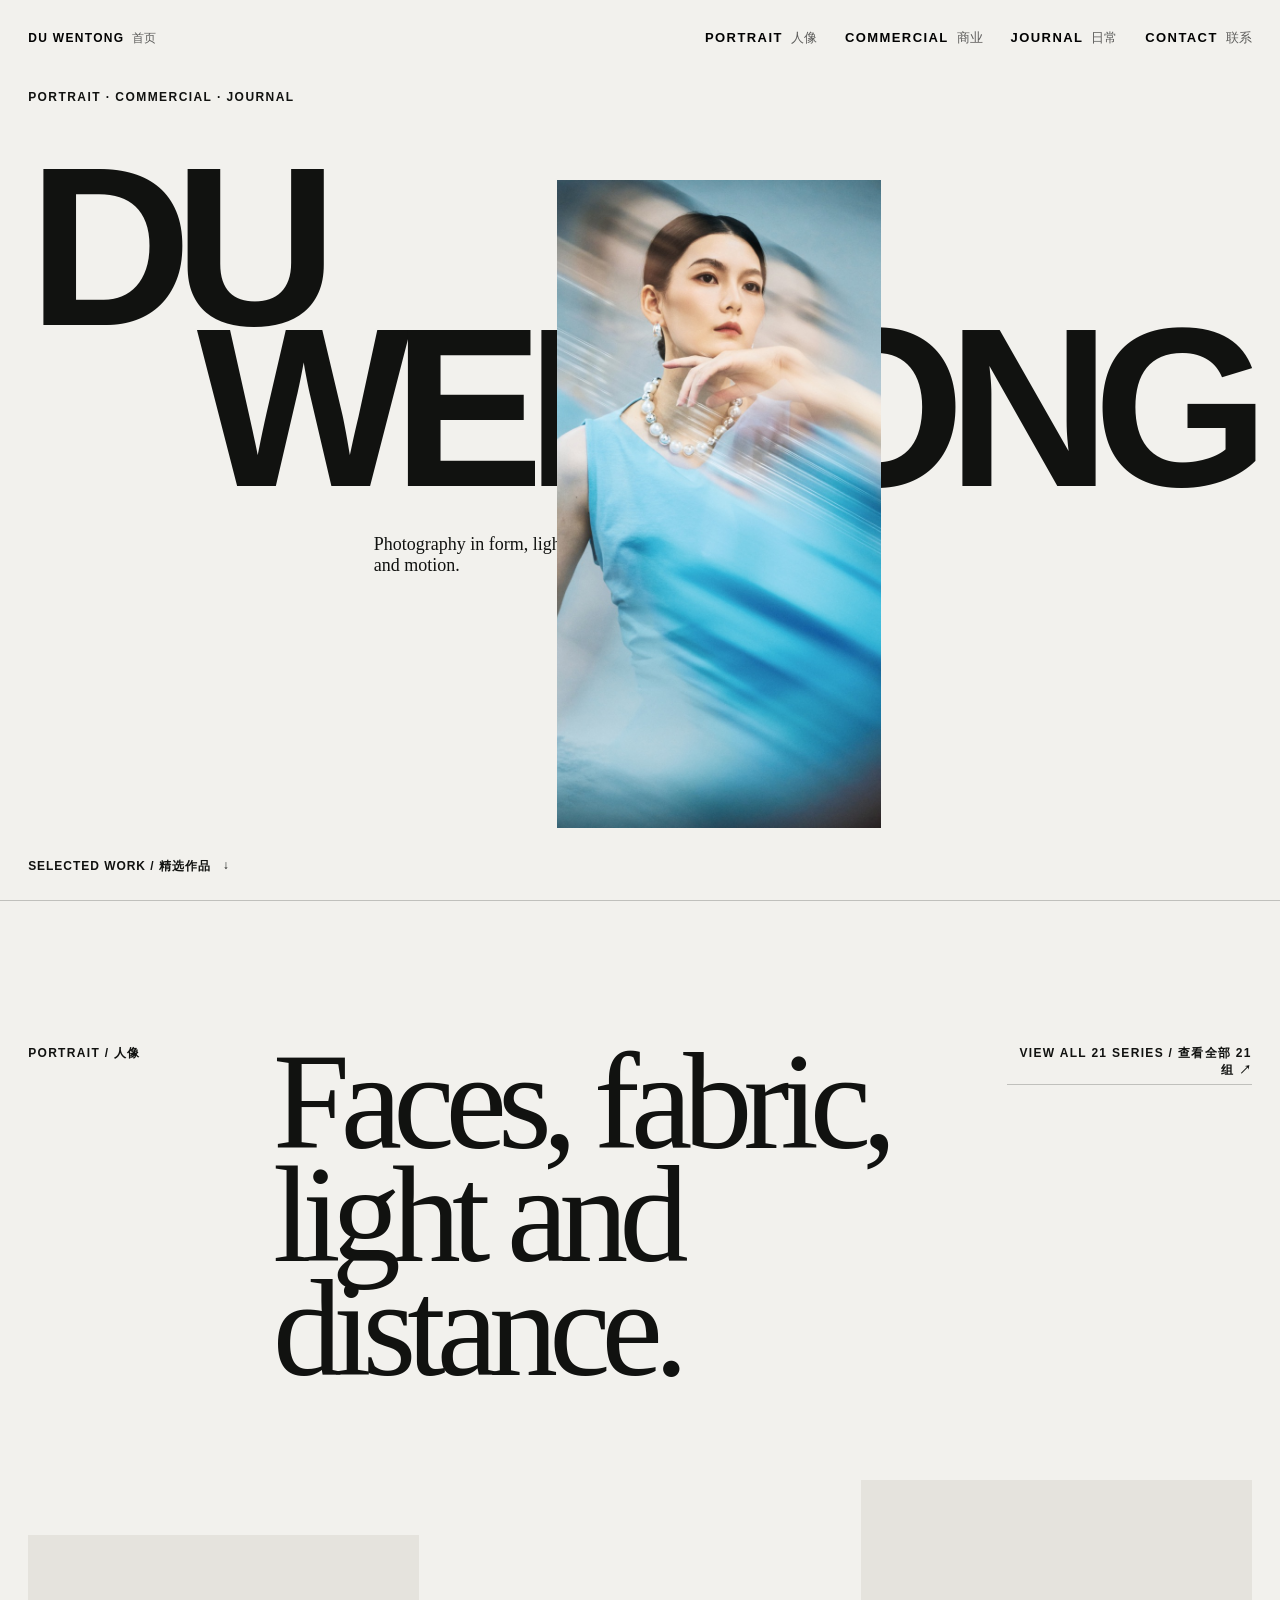
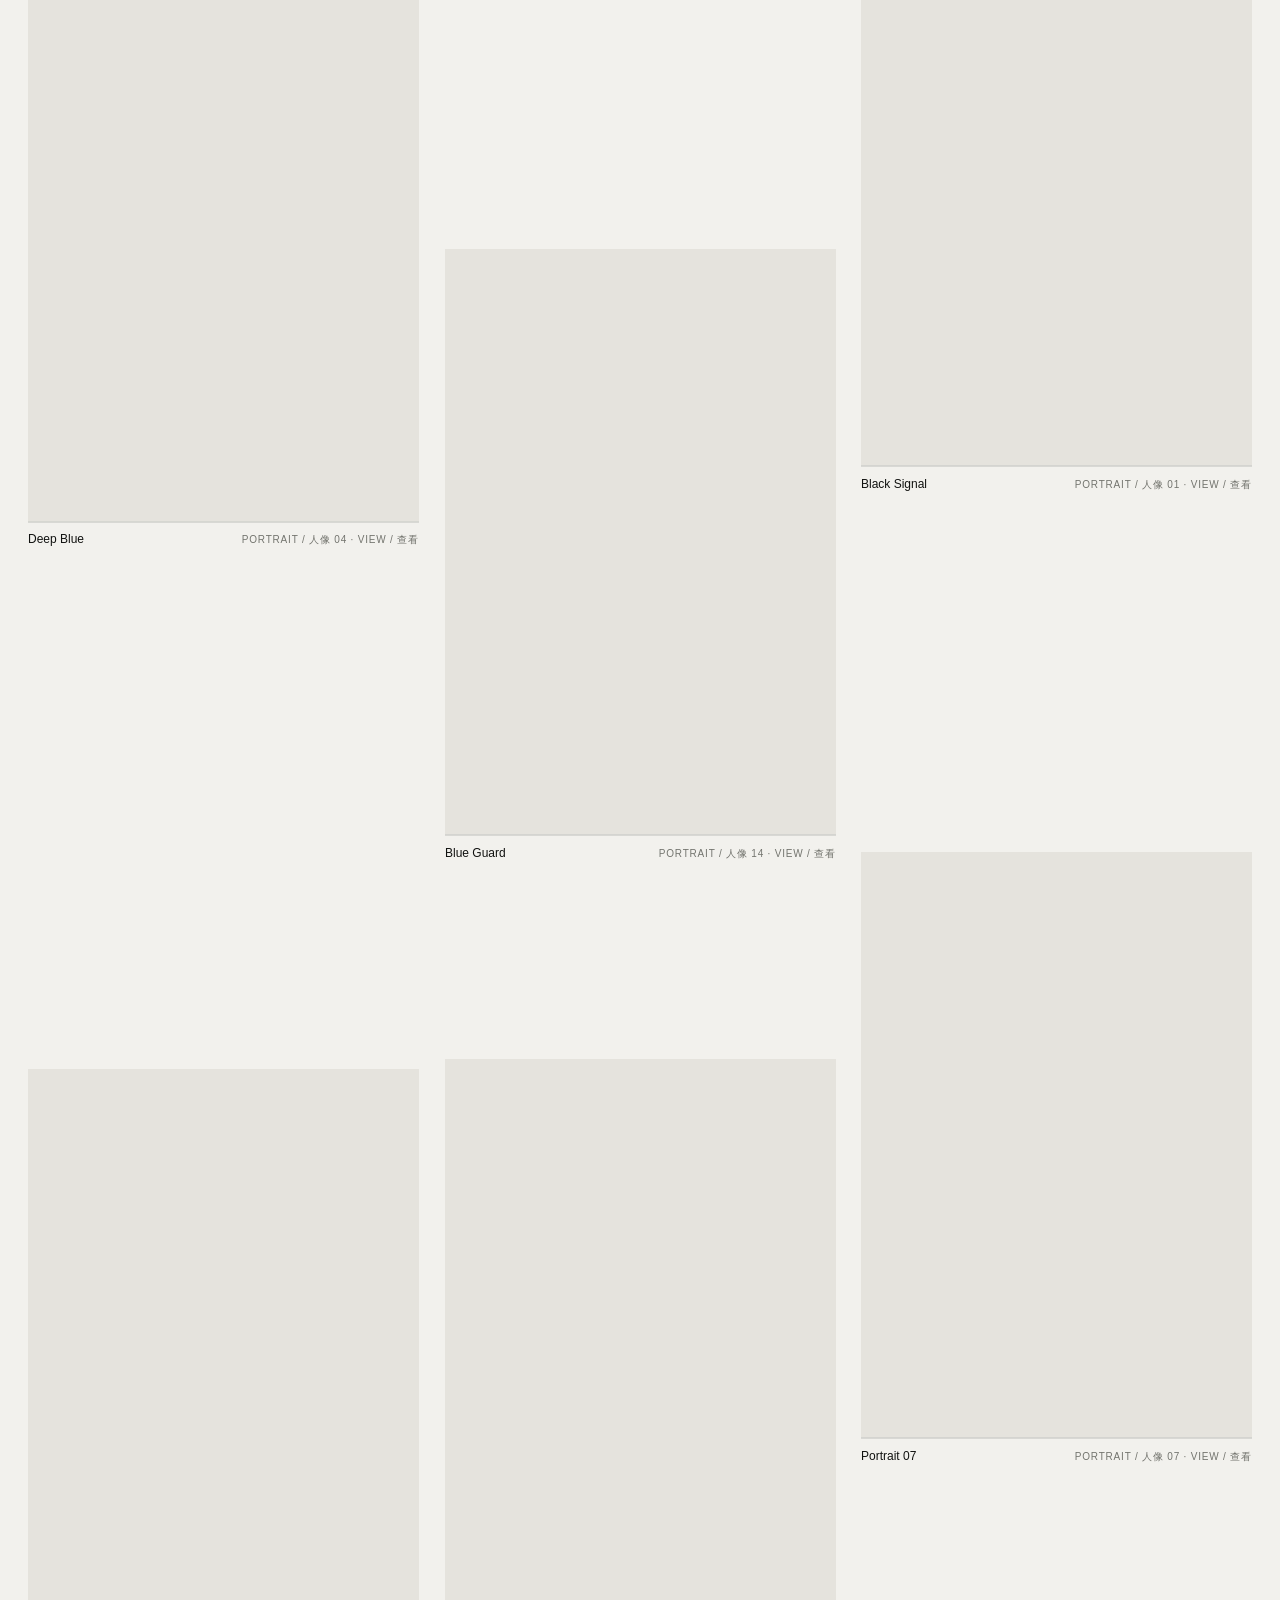
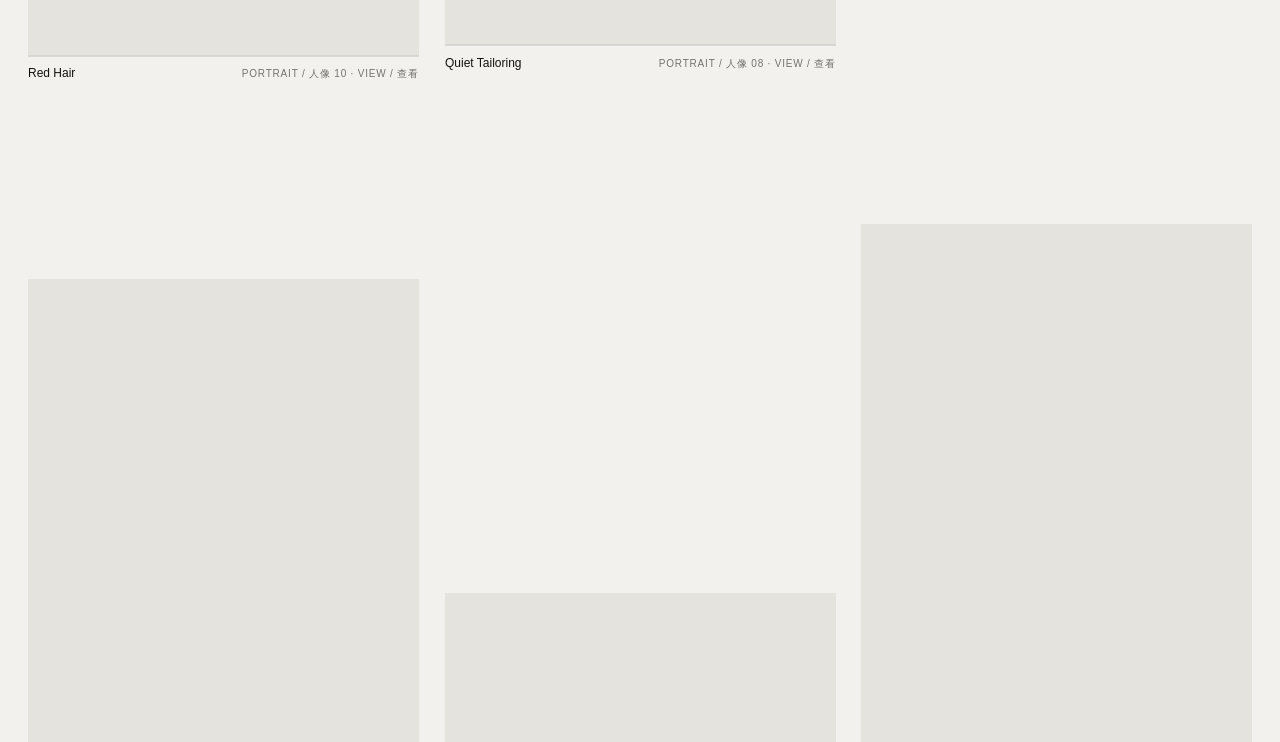
==== index.html @ 7df1bfde "初始提交：摄影作品集静态站（含代码与图片）" ====
<!doctype html><html lang="zh-CN"><head><meta charset="utf-8"><meta name="viewport" content="width=device-width,initial-scale=1"><meta http-equiv="refresh" content="0; url=./prototypes/hero-options/index.html"><title>DU WENTONG Photography</title></head><body><a href="./prototypes/hero-options/index.html">打开摄影作品集</a></body></html>
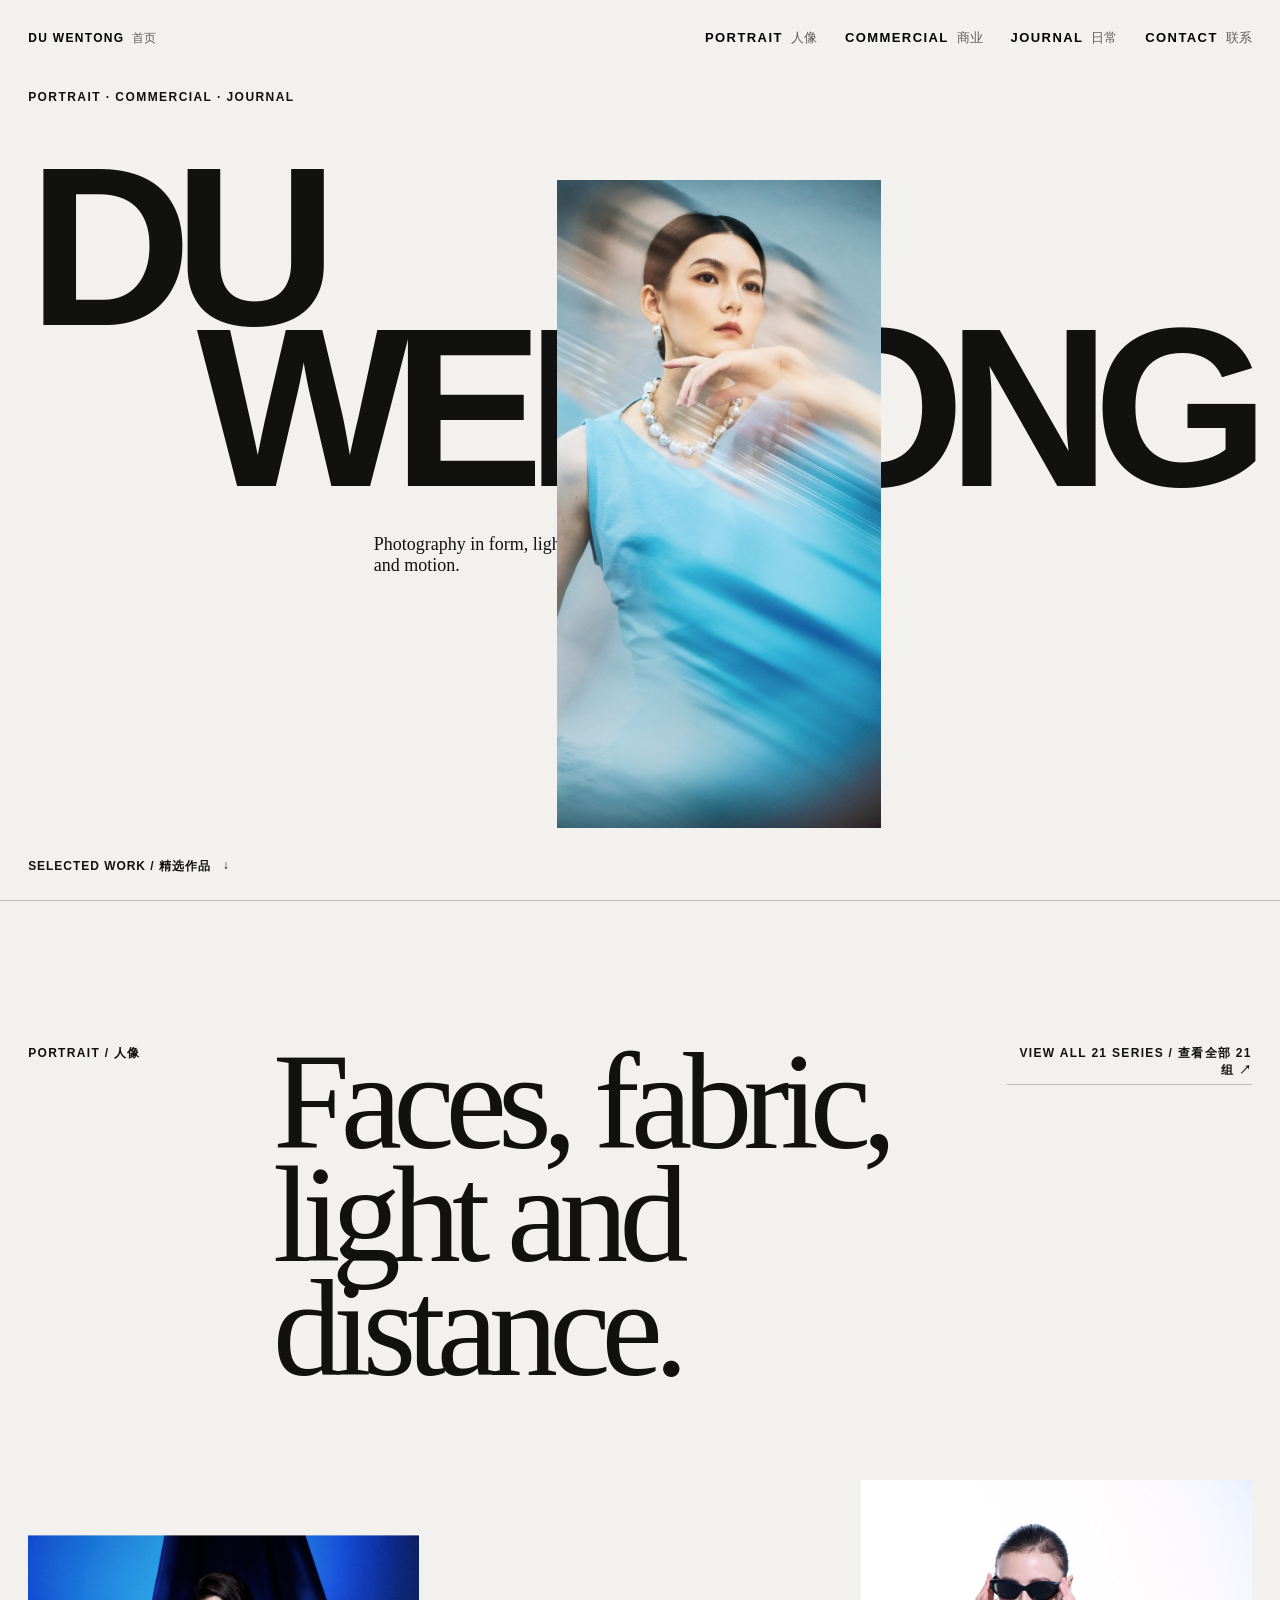
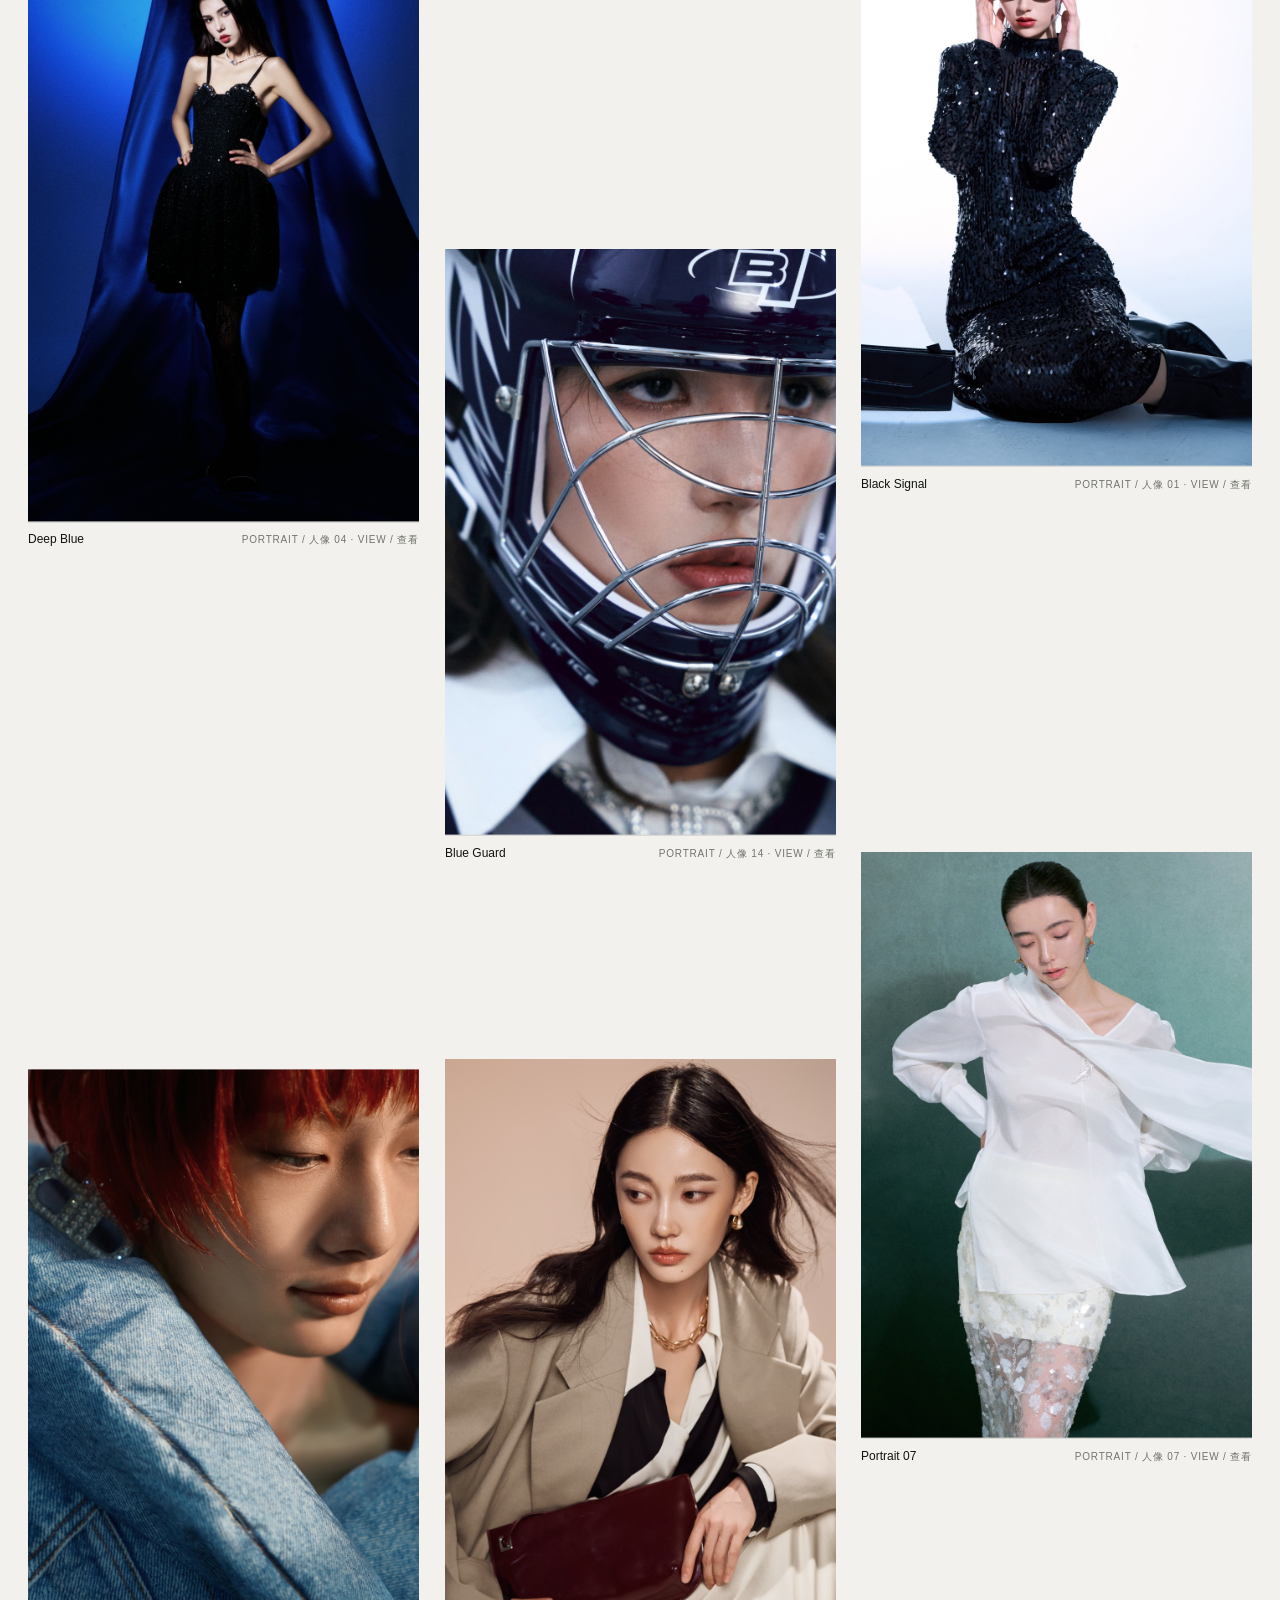
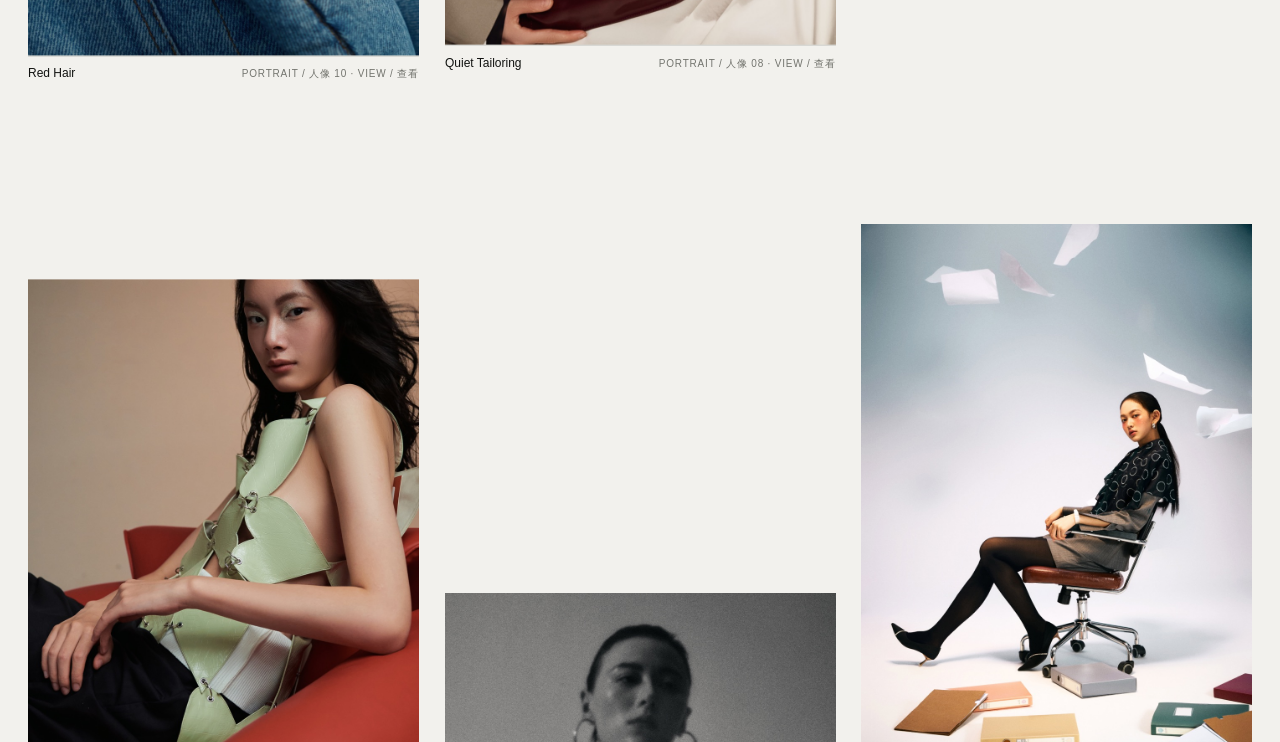
==== commit e2af47e6: "加固防收录：补全根index/series-12跳转页noindex + robots.txt放行网页禁媒体 + 加.nojekyll适配GitHub Pages" ====
--- a/index.html
+++ b/index.html
@@ -1 +1 @@
-<!doctype html><html lang="zh-CN"><head><meta charset="utf-8"><meta name="viewport" content="width=device-width,initial-scale=1"><meta http-equiv="refresh" content="0; url=./prototypes/hero-options/index.html"><title>DU WENTONG Photography</title></head><body><a href="./prototypes/hero-options/index.html">打开摄影作品集</a></body></html>
+<!doctype html><html lang="zh-CN"><head><meta charset="utf-8"><meta name="viewport" content="width=device-width,initial-scale=1"><meta name="robots" content="noindex, nofollow" /><meta http-equiv="refresh" content="0; url=./prototypes/hero-options/index.html"><title>DU WENTONG Photography</title></head><body><a href="./prototypes/hero-options/index.html">打开摄影作品集</a></body></html>
